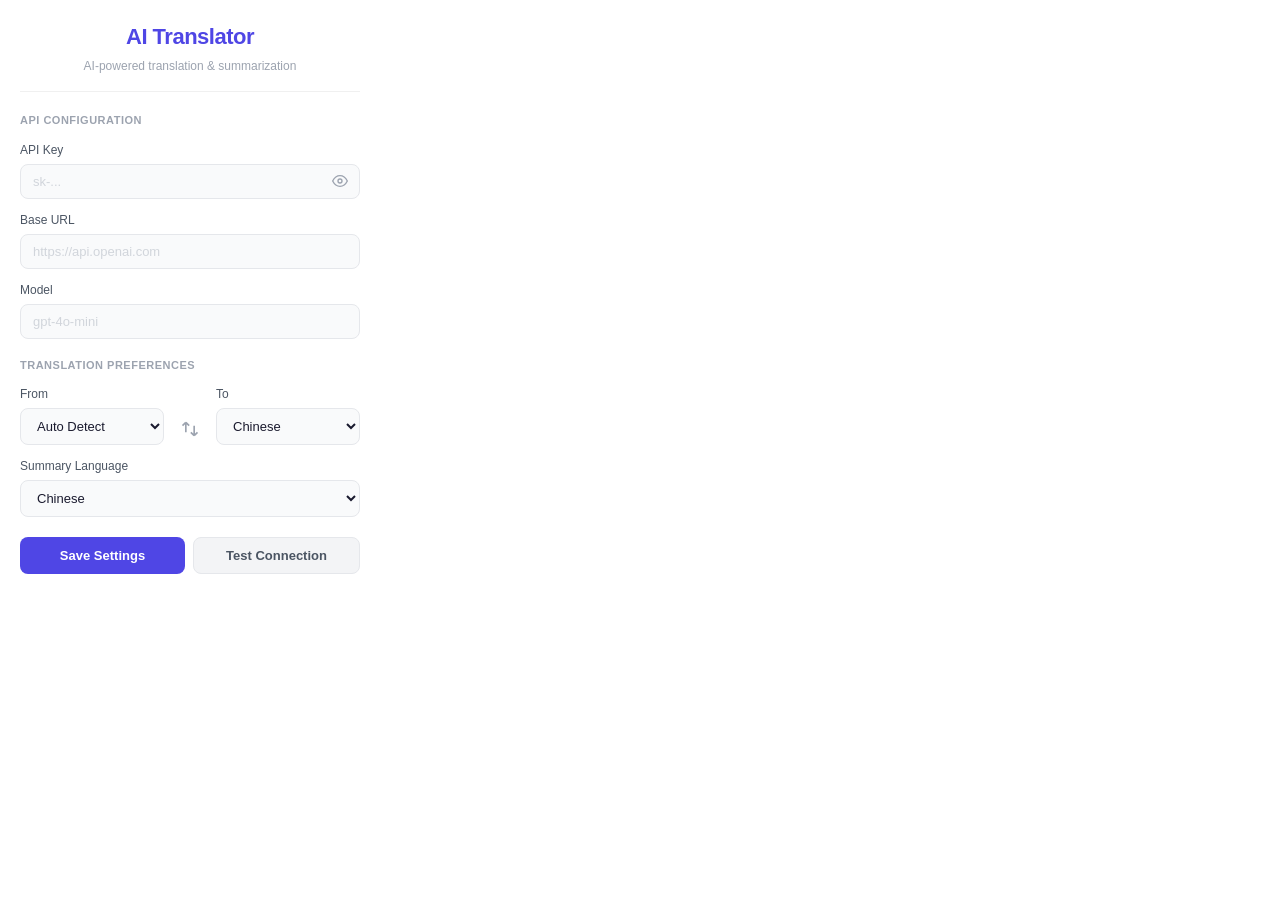
==== popup/popup.html @ d841df16 "Initial commit: AI Translator Chrome Extension with full-page translation, selection translation, an" ====
<!DOCTYPE html>
<html lang="en">
<head>
  <meta charset="UTF-8">
  <meta name="viewport" content="width=device-width, initial-scale=1.0">
  <title>AI Translator Settings</title>
  <link rel="stylesheet" href="popup.css">
</head>
<body>
  <div class="container">
    <div class="header">
      <div class="logo">AI Translator</div>
      <p class="subtitle">AI-powered translation & summarization</p>
    </div>

    <div class="section">
      <div class="section-title">API Configuration</div>

      <div class="form-group">
        <label for="apiKey">API Key</label>
        <div class="input-wrapper">
          <input type="password" id="apiKey" placeholder="sk-..." autocomplete="off" spellcheck="false">
          <button class="toggle-vis" id="toggleApiKey" title="Show/Hide">
            <svg width="16" height="16" viewBox="0 0 24 24" fill="none" stroke="currentColor" stroke-width="2">
              <path d="M1 12s4-8 11-8 11 8 11 8-4 8-11 8-11-8-11-8z"/>
              <circle cx="12" cy="12" r="3"/>
            </svg>
          </button>
        </div>
      </div>

      <div class="form-group">
        <label for="baseUrl">Base URL</label>
        <input type="text" id="baseUrl" placeholder="https://api.openai.com" autocomplete="off" spellcheck="false">
      </div>

      <div class="form-group">
        <label for="model">Model</label>
        <input type="text" id="model" placeholder="gpt-4o-mini" autocomplete="off" spellcheck="false">
      </div>
    </div>

    <div class="section">
      <div class="section-title">Translation Preferences</div>

      <div class="form-row">
        <div class="form-group flex-1">
          <label for="sourceLang">From</label>
          <select id="sourceLang">
            <option value="auto">Auto Detect</option>
            <option value="zh">Chinese</option>
            <option value="en">English</option>
            <option value="ja">Japanese</option>
            <option value="ko">Korean</option>
            <option value="fr">French</option>
            <option value="de">German</option>
            <option value="es">Spanish</option>
          </select>
        </div>
        <div class="swap-icon" id="swapLang" title="Swap languages">
          <svg width="20" height="20" viewBox="0 0 24 24" fill="none" stroke="currentColor" stroke-width="2">
            <path d="M7 16V4m0 0L3 8m4-4l4 4M17 8v12m0 0l4-4m-4 4l-4-4"/>
          </svg>
        </div>
        <div class="form-group flex-1">
          <label for="targetLang">To</label>
          <select id="targetLang">
            <option value="zh">Chinese</option>
            <option value="en">English</option>
            <option value="ja">Japanese</option>
            <option value="ko">Korean</option>
            <option value="fr">French</option>
            <option value="de">German</option>
            <option value="es">Spanish</option>
          </select>
        </div>
      </div>

      <div class="form-group">
        <label for="summaryLang">Summary Language</label>
        <select id="summaryLang">
          <option value="zh">Chinese</option>
          <option value="en">English</option>
        </select>
      </div>
    </div>

    <div class="actions">
      <button id="saveBtn" class="btn btn-primary">Save Settings</button>
      <button id="testBtn" class="btn btn-secondary">Test Connection</button>
    </div>

    <div id="status" class="status"></div>
  </div>
  <script src="popup.js"></script>
</body>
</html>
---- popup/popup.css ----
* {
  margin: 0;
  padding: 0;
  box-sizing: border-box;
}

body {
  width: 380px;
  font-family: -apple-system, BlinkMacSystemFont, 'Segoe UI', Roboto, 'Helvetica Neue', Arial, sans-serif;
  background: #ffffff;
  color: #1a1a2e;
  font-size: 13px;
  line-height: 1.5;
}

.container {
  padding: 20px;
}

.header {
  text-align: center;
  margin-bottom: 20px;
  padding-bottom: 16px;
  border-bottom: 1px solid #f0f0f0;
}

.logo {
  font-size: 22px;
  font-weight: 700;
  color: #4f46e5;
  letter-spacing: -0.5px;
}

.subtitle {
  font-size: 12px;
  color: #9ca3af;
  margin-top: 4px;
}

.section {
  margin-bottom: 18px;
}

.section-title {
  font-size: 11px;
  font-weight: 600;
  text-transform: uppercase;
  letter-spacing: 0.5px;
  color: #9ca3af;
  margin-bottom: 12px;
}

.form-group {
  margin-bottom: 12px;
}

.form-group label {
  display: block;
  font-size: 12px;
  font-weight: 500;
  color: #4b5563;
  margin-bottom: 5px;
}

.form-group input,
.form-group select {
  width: 100%;
  padding: 9px 12px;
  border: 1.5px solid #e5e7eb;
  border-radius: 8px;
  font-size: 13px;
  color: #1a1a2e;
  background: #f9fafb;
  transition: border-color 0.2s, box-shadow 0.2s;
  outline: none;
  font-family: inherit;
}

.form-group input:focus,
.form-group select:focus {
  border-color: #4f46e5;
  box-shadow: 0 0 0 3px rgba(79, 70, 229, 0.1);
  background: #ffffff;
}

.form-group input::placeholder {
  color: #d1d5db;
}

.input-wrapper {
  position: relative;
}

.input-wrapper input {
  padding-right: 40px;
}

.toggle-vis {
  position: absolute;
  right: 8px;
  top: 50%;
  transform: translateY(-50%);
  background: none;
  border: none;
  cursor: pointer;
  padding: 4px;
  color: #9ca3af;
  border-radius: 4px;
  display: flex;
  align-items: center;
  justify-content: center;
  transition: color 0.2s, background 0.2s;
}

.toggle-vis:hover {
  color: #4f46e5;
  background: #f3f4f6;
}

.form-row {
  display: flex;
  gap: 10px;
  align-items: flex-end;
}

.flex-1 {
  flex: 1;
}

.swap-icon {
  display: flex;
  align-items: center;
  justify-content: center;
  width: 32px;
  height: 32px;
  margin-bottom: 12px;
  border-radius: 8px;
  cursor: pointer;
  color: #9ca3af;
  transition: all 0.2s;
  flex-shrink: 0;
}

.swap-icon:hover {
  color: #4f46e5;
  background: #f3f4f6;
}

.actions {
  display: flex;
  gap: 8px;
  margin-top: 20px;
}

.btn {
  flex: 1;
  padding: 10px 16px;
  border: none;
  border-radius: 8px;
  font-size: 13px;
  font-weight: 600;
  cursor: pointer;
  transition: all 0.2s;
  font-family: inherit;
}

.btn-primary {
  background: #4f46e5;
  color: #ffffff;
}

.btn-primary:hover {
  background: #4338ca;
  box-shadow: 0 2px 8px rgba(79, 70, 229, 0.3);
}

.btn-primary:active {
  transform: scale(0.98);
}

.btn-secondary {
  background: #f3f4f6;
  color: #4b5563;
  border: 1.5px solid #e5e7eb;
}

.btn-secondary:hover {
  background: #e5e7eb;
  border-color: #d1d5db;
}

.btn-secondary:active {
  transform: scale(0.98);
}

.status {
  margin-top: 14px;
  padding: 10px 12px;
  border-radius: 8px;
  font-size: 12px;
  font-weight: 500;
  text-align: center;
  display: none;
  animation: fadeIn 0.3s ease;
}

.status.success {
  display: block;
  background: #ecfdf5;
  color: #059669;
  border: 1px solid #a7f3d0;
}

.status.error {
  display: block;
  background: #fef2f2;
  color: #dc2626;
  border: 1px solid #fecaca;
}

.status.info {
  display: block;
  background: #eff6ff;
  color: #2563eb;
  border: 1px solid #bfdbfe;
}

@keyframes fadeIn {
  from { opacity: 0; transform: translateY(-4px); }
  to { opacity: 1; transform: translateY(0); }
}

.btn:disabled {
  opacity: 0.6;
  cursor: not-allowed;
  pointer-events: none;
}
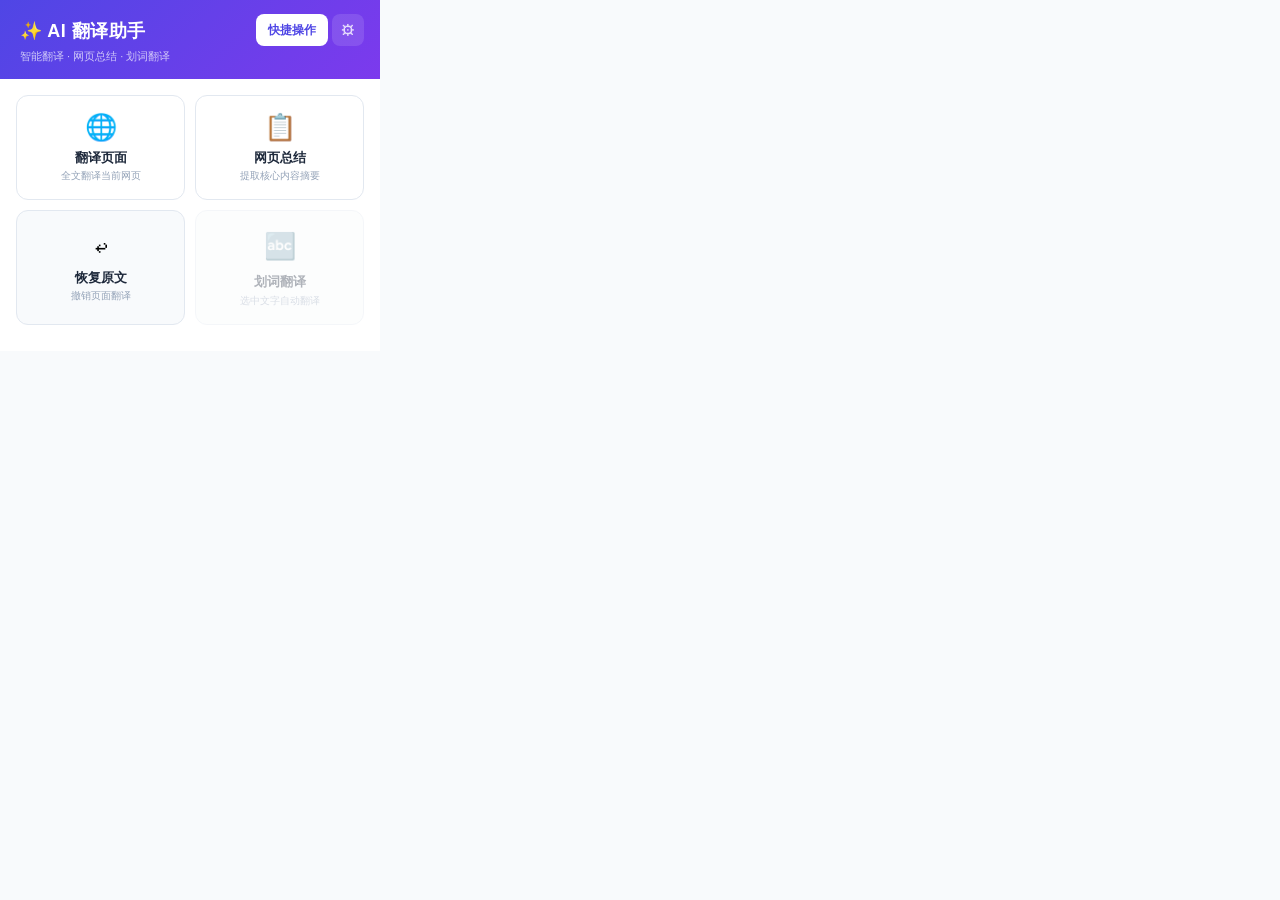
==== commit 41208d4d: "feat: 重构 UI，全面中文化，优化交互体验 - 所有界面文案中文化（弹窗/卡片/提示/进度条） - 翻译和总结入口移至 popup 弹窗快捷操作页，不再污染页面 - 新增翻译进度条（页面顶部紫色" ====
--- a/popup/popup.html
+++ b/popup/popup.html
@@ -1,96 +1,119 @@
 <!DOCTYPE html>
-<html lang="en">
+<html lang="zh-CN">
 <head>
   <meta charset="UTF-8">
   <meta name="viewport" content="width=device-width, initial-scale=1.0">
-  <title>AI Translator Settings</title>
+  <title>AI 翻译助手</title>
   <link rel="stylesheet" href="popup.css">
 </head>
 <body>
   <div class="container">
+
+    <!-- 头部 -->
     <div class="header">
-      <div class="logo">AI Translator</div>
-      <p class="subtitle">AI-powered translation & summarization</p>
+      <div class="logo">✨ AI 翻译助手</div>
+      <p class="subtitle">智能翻译 · 网页总结 · 划词翻译</p>
+      <div class="header-tabs">
+        <button class="tab-btn active" data-tab="actions">快捷操作</button>
+        <button class="tab-btn" data-tab="settings">⚙</button>
+      </div>
     </div>
 
-    <div class="section">
-      <div class="section-title">API Configuration</div>
+    <!-- 快捷操作区 -->
+    <div class="tab-content active" id="tab-actions">
+      <div class="action-cards">
+        <button class="action-card" id="btnTranslate" title="翻译整个页面内容">
+          <span class="action-icon">🌐</span>
+          <span class="action-label">翻译页面</span>
+          <span class="action-desc">全文翻译当前网页</span>
+        </button>
+        <button class="action-card" id="btnSummarize" title="AI 总结页面要点">
+          <span class="action-icon">📋</span>
+          <span class="action-label">网页总结</span>
+          <span class="action-desc">提取核心内容摘要</span>
+        </button>
+      </div>
+      <div class="action-cards" style="margin-top:0">
+        <button class="action-card secondary" id="btnRestore" title="恢复翻译前的原文">
+          <span class="action-icon">↩</span>
+          <span class="action-label">恢复原文</span>
+          <span class="action-desc">撤销页面翻译</span>
+        </button>
+        <div class="action-card disabled" style="pointer-events:none">
+          <span class="action-icon">🔤</span>
+          <span class="action-label">划词翻译</span>
+          <span class="action-desc">选中文字自动翻译</span>
+        </div>
+      </div>
+      <div id="actionStatus" class="status hidden"></div>
+    </div>
 
-      <div class="form-group">
-        <label for="apiKey">API Key</label>
-        <div class="input-wrapper">
-          <input type="password" id="apiKey" placeholder="sk-..." autocomplete="off" spellcheck="false">
-          <button class="toggle-vis" id="toggleApiKey" title="Show/Hide">
-            <svg width="16" height="16" viewBox="0 0 24 24" fill="none" stroke="currentColor" stroke-width="2">
-              <path d="M1 12s4-8 11-8 11 8 11 8-4 8-11 8-11-8-11-8z"/>
-              <circle cx="12" cy="12" r="3"/>
-            </svg>
-          </button>
+    <!-- 设置区 -->
+    <div class="tab-content" id="tab-settings">
+      <div class="section">
+        <div class="section-title">API 配置</div>
+        <div class="form-group">
+          <label for="apiKey">API Key</label>
+          <div class="input-wrapper">
+            <input type="password" id="apiKey" placeholder="sk-..." autocomplete="off" spellcheck="false">
+            <button class="toggle-vis" id="toggleApiKey" title="显示/隐藏">
+              <svg width="16" height="16" viewBox="0 0 24 24" fill="none" stroke="currentColor" stroke-width="2">
+                <path d="M1 12s4-8 11-8 11 8 11 8-4 8-11 8-11-8-11-8z"/><circle cx="12" cy="12" r="3"/>
+              </svg>
+            </button>
+          </div>
+        </div>
+        <div class="form-group">
+          <label for="baseUrl">接口地址 (Base URL)</label>
+          <input type="text" id="baseUrl" placeholder="例如 https://api.deepseek.com" autocomplete="off" spellcheck="false">
+        </div>
+        <div class="form-group">
+          <label for="model">模型名称</label>
+          <input type="text" id="model" placeholder="例如 deepseek-v4-flash" autocomplete="off" spellcheck="false">
         </div>
       </div>
 
-      <div class="form-group">
-        <label for="baseUrl">Base URL</label>
-        <input type="text" id="baseUrl" placeholder="https://api.openai.com" autocomplete="off" spellcheck="false">
-      </div>
-
-      <div class="form-group">
-        <label for="model">Model</label>
-        <input type="text" id="model" placeholder="gpt-4o-mini" autocomplete="off" spellcheck="false">
-      </div>
-    </div>
-
-    <div class="section">
-      <div class="section-title">Translation Preferences</div>
-
-      <div class="form-row">
-        <div class="form-group flex-1">
-          <label for="sourceLang">From</label>
-          <select id="sourceLang">
-            <option value="auto">Auto Detect</option>
-            <option value="zh">Chinese</option>
-            <option value="en">English</option>
-            <option value="ja">Japanese</option>
-            <option value="ko">Korean</option>
-            <option value="fr">French</option>
-            <option value="de">German</option>
-            <option value="es">Spanish</option>
-          </select>
+      <div class="section">
+        <div class="section-title">翻译偏好</div>
+        <div class="form-row" style="display:flex;gap:10px;align-items:flex-end">
+          <div class="form-group flex-1">
+            <label for="sourceLang">源语言</label>
+            <select id="sourceLang">
+              <option value="auto">自动检测</option>
+              <option value="zh">中文</option><option value="en">英语</option>
+              <option value="ja">日语</option><option value="ko">韩语</option>
+              <option value="fr">法语</option><option value="de">德语</option><option value="es">西班牙语</option>
+            </select>
+          </div>
+          <div class="swap-icon" id="swapLang" title="交换语言">
+            <svg width="20" height="20" viewBox="0 0 24 24" fill="none" stroke="currentColor" stroke-width="2">
+              <path d="M7 16V4m0 0L3 8m4-4l4 4M17 8v12m0 0l4-4m-4 4l-4-4"/>
+            </svg>
+          </div>
+          <div class="form-group flex-1">
+            <label for="targetLang">目标语言</label>
+            <select id="targetLang">
+              <option value="zh">中文</option><option value="en">英语</option>
+              <option value="ja">日语</option><option value="ko">韩语</option>
+              <option value="fr">法语</option><option value="de">德语</option><option value="es">西班牙语</option>
+            </select>
+          </div>
         </div>
-        <div class="swap-icon" id="swapLang" title="Swap languages">
-          <svg width="20" height="20" viewBox="0 0 24 24" fill="none" stroke="currentColor" stroke-width="2">
-            <path d="M7 16V4m0 0L3 8m4-4l4 4M17 8v12m0 0l4-4m-4 4l-4-4"/>
-          </svg>
-        </div>
-        <div class="form-group flex-1">
-          <label for="targetLang">To</label>
-          <select id="targetLang">
-            <option value="zh">Chinese</option>
-            <option value="en">English</option>
-            <option value="ja">Japanese</option>
-            <option value="ko">Korean</option>
-            <option value="fr">French</option>
-            <option value="de">German</option>
-            <option value="es">Spanish</option>
+        <div class="form-group">
+          <label for="summaryLang">总结语言</label>
+          <select id="summaryLang">
+            <option value="zh">中文</option><option value="en">英语</option>
           </select>
         </div>
       </div>
 
-      <div class="form-group">
-        <label for="summaryLang">Summary Language</label>
-        <select id="summaryLang">
-          <option value="zh">Chinese</option>
-          <option value="en">English</option>
-        </select>
+      <div class="setting-actions">
+        <button id="saveBtn" class="btn btn-primary">保存设置</button>
+        <button id="testBtn" class="btn btn-secondary">测试连接</button>
       </div>
+      <div id="status" class="status hidden"></div>
     </div>
 
-    <div class="actions">
-      <button id="saveBtn" class="btn btn-primary">Save Settings</button>
-      <button id="testBtn" class="btn btn-secondary">Test Connection</button>
-    </div>
-
-    <div id="status" class="status"></div>
   </div>
   <script src="popup.js"></script>
 </body>
--- a/popup/popup.css
+++ b/popup/popup.css
@@ -1,237 +1,127 @@
-* {
-  margin: 0;
-  padding: 0;
-  box-sizing: border-box;
-}
+* { margin: 0; padding: 0; box-sizing: border-box; }
 
 body {
   width: 380px;
   font-family: -apple-system, BlinkMacSystemFont, 'Segoe UI', Roboto, 'Helvetica Neue', Arial, sans-serif;
-  background: #ffffff;
-  color: #1a1a2e;
+  background: #f8fafc;
+  color: #1e293b;
   font-size: 13px;
   line-height: 1.5;
 }
 
-.container {
-  padding: 20px;
-}
+.container { padding: 0; }
 
+/* 头部 */
 .header {
-  text-align: center;
-  margin-bottom: 20px;
-  padding-bottom: 16px;
-  border-bottom: 1px solid #f0f0f0;
-}
-
-.logo {
-  font-size: 22px;
-  font-weight: 700;
-  color: #4f46e5;
-  letter-spacing: -0.5px;
-}
-
-.subtitle {
-  font-size: 12px;
-  color: #9ca3af;
-  margin-top: 4px;
-}
-
-.section {
-  margin-bottom: 18px;
-}
-
-.section-title {
-  font-size: 11px;
-  font-weight: 600;
-  text-transform: uppercase;
-  letter-spacing: 0.5px;
-  color: #9ca3af;
-  margin-bottom: 12px;
-}
-
-.form-group {
-  margin-bottom: 12px;
-}
-
-.form-group label {
-  display: block;
-  font-size: 12px;
-  font-weight: 500;
-  color: #4b5563;
-  margin-bottom: 5px;
-}
-
-.form-group input,
-.form-group select {
-  width: 100%;
-  padding: 9px 12px;
-  border: 1.5px solid #e5e7eb;
-  border-radius: 8px;
-  font-size: 13px;
-  color: #1a1a2e;
-  background: #f9fafb;
-  transition: border-color 0.2s, box-shadow 0.2s;
-  outline: none;
-  font-family: inherit;
-}
-
-.form-group input:focus,
-.form-group select:focus {
-  border-color: #4f46e5;
-  box-shadow: 0 0 0 3px rgba(79, 70, 229, 0.1);
-  background: #ffffff;
-}
-
-.form-group input::placeholder {
-  color: #d1d5db;
-}
-
-.input-wrapper {
+  background: linear-gradient(135deg, #4f46e5 0%, #7c3aed 100%);
+  padding: 18px 20px 14px;
   position: relative;
 }
+.logo { font-size: 18px; font-weight: 700; color: #fff; letter-spacing: .5px; }
+.subtitle { font-size: 11px; color: rgba(255,255,255,.7); margin-top: 3px; }
+.header-tabs {
+  position: absolute; top: 14px; right: 16px; display: flex; gap: 4px;
+}
+.tab-btn {
+  width: 32px; height: 32px; border: none; border-radius: 8px;
+  background: rgba(255,255,255,.12); color: rgba(255,255,255,.8);
+  font-size: 14px; font-weight: 600; cursor: pointer; transition: all .2s;
+  display: flex; align-items: center; justify-content: center;
+}
+.tab-btn:first-child { width: auto; padding: 0 12px; font-size: 12px; }
+.tab-btn:hover { background: rgba(255,255,255,.22); }
+.tab-btn.active { background: #fff; color: #4f46e5; }
 
-.input-wrapper input {
-  padding-right: 40px;
+/* 标签内容 */
+.tab-content { display: none; padding: 16px; }
+.tab-content.active { display: block; }
+#tab-actions { background: #fff; margin: 0; border-radius: 0; }
+
+/* 操作卡片 */
+.action-cards { display: grid; grid-template-columns: 1fr 1fr; gap: 10px; margin-bottom: 10px; }
+
+.action-card {
+  display: flex; flex-direction: column; align-items: center; justify-content: center;
+  padding: 16px 12px; border: 1.5px solid #e2e8f0; border-radius: 12px;
+  background: #fff; cursor: pointer; transition: all .2s; font-family: inherit;
+  text-align: center; min-height: 80px;
 }
+.action-card:hover {
+  border-color: #a5b4fc; background: #f5f3ff; box-shadow: 0 2px 12px rgba(79,70,229,.1);
+  transform: translateY(-1px);
+}
+.action-card:active { transform: scale(.97); }
+.action-card.secondary { background: #f8fafc; }
+.action-icon { font-size: 26px; margin-bottom: 6px; }
+.action-label { font-size: 13px; font-weight: 600; color: #1e293b; }
+.action-desc { font-size: 10px; color: #94a3b8; margin-top: 2px; }
+.action-card.disabled { opacity: .35; cursor: default; background: #f8fafc; }
 
+/* 设置区 */
+.section { margin-bottom: 16px; }
+.section-title {
+  font-size: 10px; font-weight: 700; text-transform: uppercase;
+  letter-spacing: 1px; color: #94a3b8; margin-bottom: 10px;
+}
+.form-group { margin-bottom: 10px; }
+.form-group label {
+  display: block; font-size: 11px; font-weight: 600; color: #64748b; margin-bottom: 4px;
+}
+.form-group input, .form-group select {
+  width: 100%; padding: 8px 10px; border: 1.5px solid #e2e8f0; border-radius: 8px;
+  font-size: 12px; color: #1e293b; background: #f8fafc; outline: none;
+  transition: border .2s, box-shadow .2s; font-family: inherit;
+}
+.form-group input:focus, .form-group select:focus {
+  border-color: #818cf8; box-shadow: 0 0 0 3px rgba(79,70,229,.08); background: #fff;
+}
+.form-group input::placeholder { color: #cbd5e1; }
+.flex-1 { flex: 1; }
+
+.input-wrapper { position: relative; }
+.input-wrapper input { padding-right: 36px; }
 .toggle-vis {
-  position: absolute;
-  right: 8px;
-  top: 50%;
-  transform: translateY(-50%);
-  background: none;
-  border: none;
-  cursor: pointer;
-  padding: 4px;
-  color: #9ca3af;
-  border-radius: 4px;
-  display: flex;
-  align-items: center;
-  justify-content: center;
-  transition: color 0.2s, background 0.2s;
+  position: absolute; right: 6px; top: 50%; transform: translateY(-50%);
+  background: none; border: none; cursor: pointer; padding: 4px; color: #94a3b8;
+  border-radius: 4px; display: flex; transition: .2s;
 }
-
-.toggle-vis:hover {
-  color: #4f46e5;
-  background: #f3f4f6;
-}
-
-.form-row {
-  display: flex;
-  gap: 10px;
-  align-items: flex-end;
-}
-
-.flex-1 {
-  flex: 1;
-}
+.toggle-vis:hover { color: #4f46e5; background: #f1f5f9; }
 
 .swap-icon {
-  display: flex;
-  align-items: center;
-  justify-content: center;
-  width: 32px;
-  height: 32px;
-  margin-bottom: 12px;
-  border-radius: 8px;
-  cursor: pointer;
-  color: #9ca3af;
-  transition: all 0.2s;
-  flex-shrink: 0;
+  display: flex; align-items: center; justify-content: center;
+  width: 28px; height: 28px; margin-bottom: 10px; border-radius: 6px;
+  cursor: pointer; color: #94a3b8; transition: .2s; flex-shrink: 0;
 }
+.swap-icon:hover { color: #4f46e5; background: #f1f5f9; }
 
-.swap-icon:hover {
-  color: #4f46e5;
-  background: #f3f4f6;
-}
-
-.actions {
-  display: flex;
-  gap: 8px;
-  margin-top: 20px;
-}
+.setting-actions { display: flex; gap: 8px; margin-top: 14px; }
 
 .btn {
-  flex: 1;
-  padding: 10px 16px;
-  border: none;
-  border-radius: 8px;
-  font-size: 13px;
-  font-weight: 600;
-  cursor: pointer;
-  transition: all 0.2s;
-  font-family: inherit;
+  flex: 1; padding: 9px 14px; border: none; border-radius: 8px;
+  font-size: 12px; font-weight: 600; cursor: pointer; font-family: inherit; transition: .2s;
 }
-
-.btn-primary {
-  background: #4f46e5;
-  color: #ffffff;
-}
-
-.btn-primary:hover {
-  background: #4338ca;
-  box-shadow: 0 2px 8px rgba(79, 70, 229, 0.3);
-}
-
-.btn-primary:active {
-  transform: scale(0.98);
-}
-
-.btn-secondary {
-  background: #f3f4f6;
-  color: #4b5563;
-  border: 1.5px solid #e5e7eb;
-}
-
-.btn-secondary:hover {
-  background: #e5e7eb;
-  border-color: #d1d5db;
-}
-
-.btn-secondary:active {
-  transform: scale(0.98);
-}
+.btn-primary { background: #4f46e5; color: #fff; }
+.btn-primary:hover { background: #4338ca; box-shadow: 0 2px 8px rgba(79,70,229,.3); }
+.btn-secondary { background: #f1f5f9; color: #475569; border: 1.5px solid #e2e8f0; }
+.btn-secondary:hover { background: #e2e8f0; }
 
 .status {
-  margin-top: 14px;
-  padding: 10px 12px;
-  border-radius: 8px;
-  font-size: 12px;
-  font-weight: 500;
-  text-align: center;
-  display: none;
-  animation: fadeIn 0.3s ease;
+  margin-top: 10px; padding: 9px 12px; border-radius: 8px; font-size: 11px;
+  font-weight: 500; text-align: center;
 }
+.status.hidden { display: none; }
+.status.success { background: #ecfdf5; color: #059669; border: 1px solid #a7f3d0; }
+.status.error { background: #fef2f2; color: #dc2626; border: 1px solid #fecaca; }
+.status.info { background: #eff6ff; color: #2563eb; border: 1px solid #bfdbfe; }
 
-.status.success {
-  display: block;
-  background: #ecfdf5;
-  color: #059669;
-  border: 1px solid #a7f3d0;
+#actionStatus {
+  margin-top: 4px; padding: 8px 12px; border-radius: 8px; font-size: 11px;
+  font-weight: 500; text-align: center;
 }
+#actionStatus.hidden { display: none; }
 
-.status.error {
-  display: block;
-  background: #fef2f2;
-  color: #dc2626;
-  border: 1px solid #fecaca;
+.btn:disabled { opacity: .55; pointer-events: none; }
+
+.tab-content#tab-settings {
+  padding: 16px 20px 20px;
 }
-
-.status.info {
-  display: block;
-  background: #eff6ff;
-  color: #2563eb;
-  border: 1px solid #bfdbfe;
-}
-
-@keyframes fadeIn {
-  from { opacity: 0; transform: translateY(-4px); }
-  to { opacity: 1; transform: translateY(0); }
-}
-
-.btn:disabled {
-  opacity: 0.6;
-  cursor: not-allowed;
-  pointer-events: none;
-}
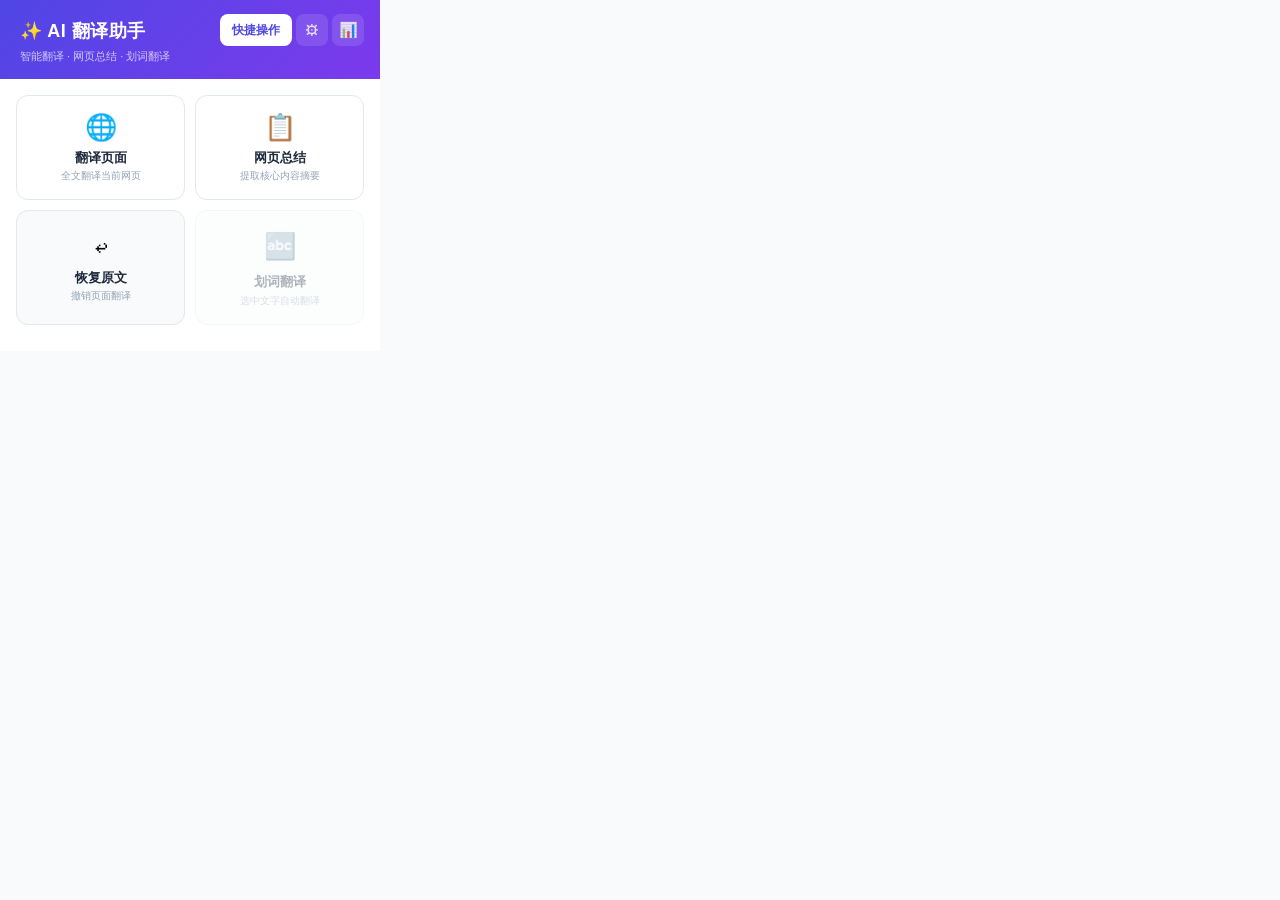
==== commit c5d8caa4: "feat: add dashboard management panel with history and token stats Co-authored-by: Cursor <cursoragen" ====
--- a/popup/popup.html
+++ b/popup/popup.html
@@ -16,6 +16,7 @@
       <div class="header-tabs">
         <button class="tab-btn active" data-tab="actions">快捷操作</button>
         <button class="tab-btn" data-tab="settings">⚙</button>
+        <button class="header-link" id="btnDashboard" title="打开管理面板">📊</button>
       </div>
     </div>
 
--- a/popup/popup.css
+++ b/popup/popup.css
@@ -31,6 +31,13 @@
 .tab-btn:first-child { width: auto; padding: 0 12px; font-size: 12px; }
 .tab-btn:hover { background: rgba(255,255,255,.22); }
 .tab-btn.active { background: #fff; color: #4f46e5; }
+.header-link {
+  width: 32px; height: 32px; border: none; border-radius: 8px;
+  background: rgba(255,255,255,.12); color: rgba(255,255,255,.8);
+  font-size: 15px; cursor: pointer; transition: all .2s;
+  display: flex; align-items: center; justify-content: center;
+}
+.header-link:hover { background: rgba(255,255,255,.28); transform: scale(1.05); }
 
 /* 标签内容 */
 .tab-content { display: none; padding: 16px; }
